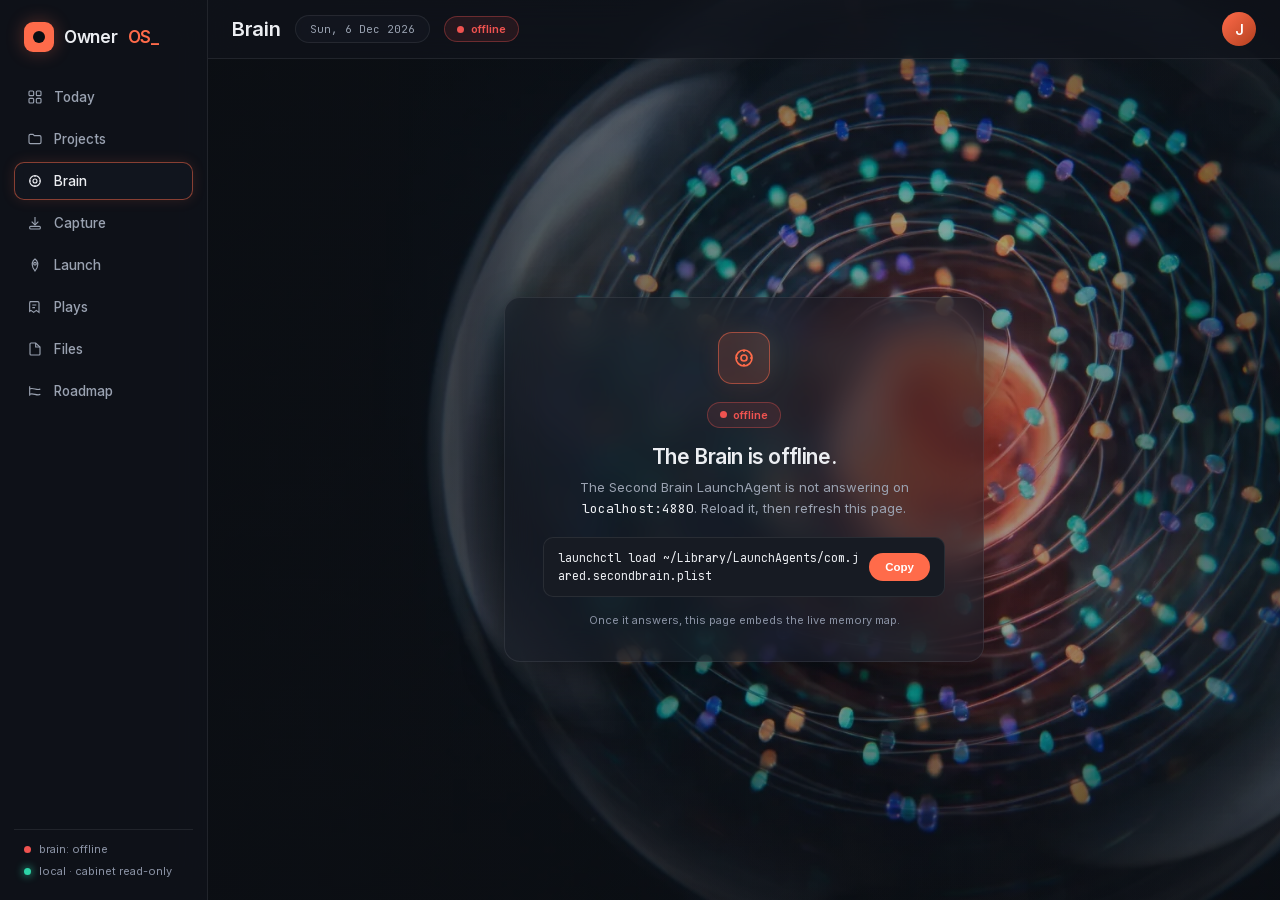
==== brain.html @ 11931dea "OwnerOS v1: local business cockpit, nine rooms, crew-cabinet read-only Server (stdlib python3), cine" ====
<!doctype html>
<html lang="en">
<head>
<meta charset="utf-8">
<meta name="viewport" content="width=device-width, initial-scale=1">
<title>Brain · OwnerOS</title>
<link rel="icon" href="data:image/svg+xml,%3Csvg xmlns='http://www.w3.org/2000/svg' viewBox='0 0 32 32'%3E%3Crect x='4' y='4' width='24' height='24' rx='7' fill='%23ff6b4a'/%3E%3Ccircle cx='16' cy='16' r='6' fill='%230b0e13'/%3E%3C/svg%3E">
<link rel="stylesheet" href="/fonts/fonts.css">
<style>
  :root {
    --bg: #0b0e13; --panel: rgba(18,21,28,.66); --card: rgba(23,27,35,.55);
    --card-solid: #171b23; --line: rgba(255,255,255,.08); --line2: rgba(255,255,255,.05);
    --hover: rgba(255,255,255,.16);
    --text: #eceef2; --mut: #9aa2b1; --faint: #8b93a5;
    --accent: #ff6b4a; --accent-soft: rgba(255,107,74,.16);
    --accent-edge: rgba(255,107,74,.5); --accent-glow: rgba(255,107,74,.32);
    --ok: #2dd4a7; --warn: #e8b931; --bad: #ef5350; --info: #4a9eff;
    --blur: blur(18px) saturate(1.25);
  }
  * { margin: 0; box-sizing: border-box; }
  html, body { height: 100%; }
  body {
    background: var(--bg); color: var(--text);
    font-family: Inter, sans-serif; font-size: 14px;
    height: 100vh; overflow: hidden;
    display: grid; grid-template-columns: 208px 1fr;
  }
  .stage {
    position: fixed; inset: 0; z-index: -2; background: var(--bg);
  }
  .stage img, .stage video {
    width: 100%; height: 100%; object-fit: cover; object-position: 70% 40%;
    display: block;
  }
  .stage::after {
    content: ""; position: absolute; inset: 0;
    background:
      linear-gradient(0deg, rgba(11,14,19,.30), rgba(11,14,19,.30)),
      linear-gradient(90deg, rgba(11,14,19,.96) 0%, rgba(11,14,19,.72) 30%,
        rgba(11,14,19,.18) 58%, rgba(11,14,19,.08) 78%, rgba(11,14,19,.42) 100%),
      linear-gradient(0deg, rgba(11,14,19,.65) 0%, transparent 22%),
      linear-gradient(180deg, rgba(11,14,19,.5) 0%, transparent 16%);
  }
  .mono { font-family: "JetBrains Mono", monospace; }
  a { color: inherit; text-decoration: none; }

  aside {
    background: var(--panel); backdrop-filter: var(--blur);
    -webkit-backdrop-filter: var(--blur);
    border-right: 1px solid var(--line);
    padding: 22px 14px; display: flex; flex-direction: column; gap: 4px;
    position: sticky; top: 0; height: 100vh; z-index: 5;
  }
  .logo { display: flex; align-items: center; gap: 10px; padding: 0 10px 22px;
          font-weight: 700; font-size: 17px; letter-spacing: -.3px; }
  .logo .mark { width: 30px; height: 30px; border-radius: 9px; background: var(--accent);
                display: grid; place-items: center; box-shadow: 0 0 18px var(--accent-glow); }
  .logo .mark span { width: 12px; height: 12px; border-radius: 50%; background: var(--bg); }
  .logo em { font-style: normal; color: var(--accent); }
  .nav-item {
    display: flex; align-items: center; gap: 11px; padding: 10px 12px;
    border-radius: 10px; color: var(--mut); font-weight: 500; font-size: 13.5px;
    border: 1px solid transparent; transition: color .15s, background .15s;
  }
  .nav-item:hover { color: var(--text); background: var(--card); }
  .nav-item.here { color: var(--text); background: var(--card);
                   border-color: var(--accent-edge);
                   box-shadow: 0 0 14px rgba(255,107,74,.14); }
  .nav-item svg { width: 16px; height: 16px; stroke: currentColor; fill: none;
                  stroke-width: 1.7; flex-shrink: 0; }
  .side-foot { margin-top: auto; padding: 12px 10px 0; border-top: 1px solid var(--line);
               display: grid; gap: 8px; }
  .sf-row { display: flex; align-items: center; gap: 8px; font-size: 11px;
            color: var(--faint); }
  .dot { width: 7px; height: 7px; border-radius: 50%; }
  .dot.ok { background: var(--ok); box-shadow: 0 0 8px var(--ok); }
  .dot.bad { background: var(--bad); }

  main { display: flex; flex-direction: column; min-width: 0; height: 100vh;
         position: relative; z-index: 1; }
  .topbar { display: flex; align-items: center; gap: 14px;
            padding: 12px 24px; flex-shrink: 0;
            background: var(--panel); backdrop-filter: var(--blur);
            -webkit-backdrop-filter: var(--blur);
            border-bottom: 1px solid var(--line); z-index: 4; }
  .topbar h1 { font-size: 20px; font-weight: 700; letter-spacing: -.3px; }
  .datechip { font-size: 11px; color: var(--mut); background: var(--card);
              backdrop-filter: var(--blur); -webkit-backdrop-filter: var(--blur);
              border: 1px solid var(--line); border-radius: 100px; padding: 6px 14px; }
  .livechip { display: inline-flex; align-items: center; gap: 7px;
              font-size: 11px; font-weight: 600; border-radius: 100px;
              padding: 5px 12px; border: 1px solid var(--line);
              background: var(--card); backdrop-filter: var(--blur);
              -webkit-backdrop-filter: var(--blur); color: var(--faint); }
  .livechip.ok { color: var(--ok); border-color: rgba(45,212,167,.35);
                 background: rgba(45,212,167,.13); }
  .livechip.bad { color: var(--bad); border-color: rgba(239,83,80,.35);
                  background: rgba(239,83,80,.10); }
  .avatar { width: 34px; height: 34px; border-radius: 50%; flex-shrink: 0;
            margin-left: auto;
            background: linear-gradient(135deg, var(--accent), #b3401f);
            display: grid; place-items: center; font-weight: 700; font-size: 14px;
            color: #fff; }

  .glass {
    background: var(--card); backdrop-filter: var(--blur);
    -webkit-backdrop-filter: var(--blur); border: 1px solid var(--line);
    border-radius: 16px; box-shadow: 0 14px 40px rgba(0,0,0,.35);
  }

  .viewport { flex: 1; display: flex; flex-direction: column; min-height: 0;
              position: relative; }
  .viewport iframe { flex: 1; border: 0; width: 100%; min-height: 0;
                     background: transparent;
                     opacity: 0; transition: opacity .5s ease; }
  .viewport iframe.on { opacity: 1; }

  .down-wrap { flex: 1; display: grid; place-items: center; padding: 28px; }
  .down {
    background: var(--card); backdrop-filter: var(--blur);
    -webkit-backdrop-filter: var(--blur); border: 1px solid var(--line);
    border-radius: 16px; box-shadow: 0 14px 40px rgba(0,0,0,.35);
    padding: 34px 38px; max-width: 480px; text-align: center;
    opacity: 0; animation: rise .4s ease forwards;
    transition: transform .25s cubic-bezier(.2,.9,.3,1.2), border-color .2s,
                box-shadow .25s;
  }
  .down:hover { transform: translateY(-3px); border-color: var(--hover);
                box-shadow: 0 18px 48px rgba(0,0,0,.45); }
  .down .glyph { width: 52px; height: 52px; border-radius: 14px; margin: 0 auto 18px;
                 background: var(--accent-soft); border: 1px solid var(--accent-edge);
                 display: grid; place-items: center;
                 box-shadow: 0 0 22px rgba(255,107,74,.12); }
  .down .glyph svg { width: 24px; height: 24px; stroke: var(--accent); fill: none;
                     stroke-width: 1.7; }
  .down h2 { font-size: 21px; font-weight: 700; letter-spacing: -.4px;
             margin-bottom: 8px; }
  .down p { color: var(--mut); font-size: 13px; line-height: 1.6;
            margin-bottom: 18px; }
  .down .pill { display: inline-flex; align-items: center; gap: 6px;
                font-size: 11px; font-weight: 600; padding: 5px 12px;
                border-radius: 100px; background: rgba(239,83,80,.10);
                color: var(--bad); border: 1px solid rgba(239,83,80,.35);
                margin-bottom: 16px; }
  .codechip { display: flex; align-items: center; gap: 10px;
              background: var(--card-solid); border: 1px solid var(--line);
              border-radius: 10px; padding: 11px 14px; text-align: left; }
  .codechip code { font-family: "JetBrains Mono", monospace; font-size: 11.5px;
                   color: var(--text); word-break: break-all; flex: 1;
                   line-height: 1.55; }
  .btn { font-size: 11.5px; font-weight: 600; background: var(--accent); color: #fff;
         border: 0; border-radius: 100px; padding: 8px 16px; cursor: pointer;
         transition: opacity .15s; flex-shrink: 0; }
  .btn:hover { opacity: .88; }
  .down .foot { font-size: 11px; color: var(--faint); margin-top: 16px; }
  @keyframes rise { from { opacity: 0; transform: translateY(8px); }
                    to { opacity: 1; transform: none; } }

  @media (max-width: 760px) {
    body { grid-template-columns: 1fr; grid-template-rows: auto 1fr; }
    aside { position: static; height: auto; flex-direction: row; flex-wrap: wrap;
            align-items: center; border-right: 0;
            border-bottom: 1px solid var(--line); }
    .logo { padding: 0 8px 0 0; } .side-foot { display: none; }
    main { height: auto; min-height: 0; }
    .topbar { padding: 10px 16px; }
  }
  @media (prefers-reduced-motion: reduce) {
    .down { animation: none; opacity: 1; }
    .stage video { display: none; }
    .stage img { display: block !important; }
    .viewport iframe { transition: none; }
  }
</style>
</head>
<body>
<div class="stage" id="bgStage"><img src="/assets/galaxy.webp" alt="" id="stageImg"></div>
<aside>
  <div class="logo"><span class="mark"><span></span></span>Owner<em>OS_</em></div>
  <a class="nav-item" href="/today">
    <svg viewBox="0 0 24 24"><rect x="3" y="3" width="7" height="7" rx="1.5"/><rect x="14" y="3" width="7" height="7" rx="1.5"/><rect x="3" y="14" width="7" height="7" rx="1.5"/><rect x="14" y="14" width="7" height="7" rx="1.5"/></svg>
    Today</a>
  <a class="nav-item" href="/projects">
    <svg viewBox="0 0 24 24"><path d="M3 7a2 2 0 0 1 2-2h4l2 2h8a2 2 0 0 1 2 2v8a2 2 0 0 1-2 2H5a2 2 0 0 1-2-2z"/></svg>
    Projects</a>
  <a class="nav-item here" href="/brain">
    <svg viewBox="0 0 24 24"><circle cx="12" cy="12" r="8"/><circle cx="12" cy="12" r="3"/><path d="M12 4v2M12 18v2M4 12h2M18 12h2"/></svg>
    Brain</a>
  <a class="nav-item" href="/capture">
    <svg viewBox="0 0 24 24"><path d="M12 3v12"/><path d="M7 10l5 5 5-5"/><rect x="4" y="17" width="16" height="4" rx="1.5"/></svg>
    Capture</a>
  <a class="nav-item" href="/launch">
    <svg viewBox="0 0 24 24"><path d="M12 3c4 3 5 8 3 13l-3 5-3-5C7 11 8 6 12 3z"/><circle cx="12" cy="10" r="2"/></svg>
    Launch</a>
  <a class="nav-item" href="/plays">
    <svg viewBox="0 0 24 24"><path d="M4 4h12a2 2 0 0 1 2 2v14l-4-3-4 3-4-3-2 1.5V6a2 2 0 0 1 2-2z"/><path d="M8 9h6M8 13h4"/></svg>
    Plays</a>
  <a class="nav-item" href="/files">
    <svg viewBox="0 0 24 24"><path d="M13 3H6a1.5 1.5 0 0 0-1.5 1.5v15A1.5 1.5 0 0 0 6 21h12a1.5 1.5 0 0 0 1.5-1.5V9z"/><path d="M13 3v6h6.5"/></svg>
    Files</a>
  <a class="nav-item" href="/roadmap">
    <svg viewBox="0 0 24 24"><path d="M4 19V5M4 17c5-3 11 3 16 0M4 9c5-3 11 3 16 0"/></svg>
    Roadmap</a>
  <div class="side-foot">
    <div class="sf-row"><span class="dot" id="brainDot"></span><span id="brainState">brain: checking</span></div>
    <div class="sf-row"><span class="dot ok"></span>local · cabinet read-only</div>
  </div>
</aside>
<main>
  <div class="topbar">
    <h1>Brain</h1>
    <span class="datechip mono" id="dateChip"></span>
    <span class="livechip" id="liveChip"><span class="dot" id="liveDot"></span><span id="liveText">checking</span></span>
    <span class="avatar">J</span>
  </div>
  <div class="viewport" id="stage"></div>
</main>
<script>
  const esc = (s) => String(s ?? "").replace(/[&<>"']/g,
    (c) => ({"&":"&amp;","<":"&lt;",">":"&gt;",'"':"&quot;","'":"&#39;"}[c]));
  const copy = (text, btn) => navigator.clipboard.writeText(text).catch(() => {
    const ta = document.createElement("textarea");
    ta.value = text; document.body.appendChild(ta); ta.select();
    try { document.execCommand("copy"); } finally { ta.remove(); }
  }).then(() => {
    const old = btn.textContent; btn.textContent = "Copied";
    setTimeout(() => { btn.textContent = old; }, 1200);
  });

  document.getElementById("dateChip").textContent =
    new Date().toLocaleDateString("en-AU",
      { weekday: "short", day: "numeric", month: "short", year: "numeric" });

  const LOAD_CMD = "launchctl load ~/Library/LaunchAgents/com.jared.secondbrain.plist";

  function setStatus(live) {
    document.getElementById("brainDot").className = "dot " + (live ? "ok" : "bad");
    document.getElementById("brainState").textContent =
      live ? "brain: live on 4880" : "brain: offline";
    const chip = document.getElementById("liveChip");
    chip.className = "livechip " + (live ? "ok" : "bad");
    document.getElementById("liveDot").style.background =
      live ? "var(--ok)" : "var(--bad)";
    document.getElementById("liveDot").style.boxShadow =
      live ? "0 0 8px var(--ok)" : "none";
    document.getElementById("liveText").textContent = live ? "live" : "offline";
  }

  function showOffline(stage, port) {
    stage.innerHTML =
      '<div class="down-wrap"><div class="down">' +
      '<div class="glyph"><svg viewBox="0 0 24 24">' +
      '<circle cx="12" cy="12" r="8"/><circle cx="12" cy="12" r="3"/>' +
      '<path d="M12 4v2M12 18v2M4 12h2M18 12h2"/></svg></div>' +
      '<span class="pill"><span class="dot" style="background:var(--bad)"></span>offline</span>' +
      '<h2>The Brain is offline.</h2>' +
      '<p>The Second Brain LaunchAgent is not answering on ' +
      '<span class="mono" style="color:var(--text)">' + esc(port) + '</span>. ' +
      'Reload it, then refresh this page.</p>' +
      '<div class="codechip"><code>' + esc(LOAD_CMD) + '</code>' +
      '<button class="btn" type="button" id="copyCmd">Copy</button></div>' +
      '<div class="foot">Once it answers, this page embeds the live memory map.</div>' +
      '</div></div>';
    document.getElementById("copyCmd").addEventListener("click",
      (e) => copy(LOAD_CMD, e.currentTarget));
  }

  async function load() {
    const stage = document.getElementById("stage");
    let health = { brain: false, brain_url: "http://localhost:4880" };
    try { health = await (await fetch("/api/health")).json(); } catch (err) {}
    try {
      setStatus(!!health.brain);
      if (health.brain) {
        const frame = document.createElement("iframe");
        frame.src = (health.brain_url || "http://localhost:4880") + "?nointro&theme=dark";
        frame.title = "Second Brain map";
        frame.addEventListener("load", () => {
          frame.classList.add("on");
          window.__ready = true;
        });
        stage.appendChild(frame);
        setTimeout(() => {
          frame.classList.add("on");
          window.__ready = true;
        }, 4000);
      } else {
        showOffline(stage, "localhost:4880");
        window.__ready = true;
      }
    } catch (err) {
      showOffline(stage, "localhost:4880");
      window.__ready = true;
    }
  }
  load();
</script>
<script>fetch("/api/owner").then(function(r){return r.json()}).then(function(o){
  document.querySelectorAll(".avatar").forEach(function(a){a.textContent=o.initial;});
  var g=document.getElementById("ownerName"); if(g) g.textContent=o.name;
}).catch(function(){});</script>
</body>
</html>
---- fonts/fonts.css ----
@font-face {
  font-family: 'Instrument Serif';
  font-style: italic;
  font-weight: 400;
  font-display: swap;
  src: url(/fonts/InstrumentSerif-400-italic.woff2) format('woff2');
  unicode-range: U+0000-00FF, U+0131, U+0152-0153, U+02BB-02BC, U+02C6, U+02DA, U+02DC, U+0304, U+0308, U+0329, U+2000-206F, U+20AC, U+2122, U+2191, U+2193, U+2212, U+2215, U+FEFF, U+FFFD;
}
@font-face {
  font-family: 'Instrument Serif';
  font-style: normal;
  font-weight: 400;
  font-display: swap;
  src: url(/fonts/InstrumentSerif-400-normal.woff2) format('woff2');
  unicode-range: U+0000-00FF, U+0131, U+0152-0153, U+02BB-02BC, U+02C6, U+02DA, U+02DC, U+0304, U+0308, U+0329, U+2000-206F, U+20AC, U+2122, U+2191, U+2193, U+2212, U+2215, U+FEFF, U+FFFD;
}
@font-face {
  font-family: 'Inter';
  font-style: normal;
  font-weight: 400;
  font-display: swap;
  src: url(/fonts/Inter-400-normal.woff2) format('woff2');
  unicode-range: U+0000-00FF, U+0131, U+0152-0153, U+02BB-02BC, U+02C6, U+02DA, U+02DC, U+0304, U+0308, U+0329, U+2000-206F, U+20AC, U+2122, U+2191, U+2193, U+2212, U+2215, U+FEFF, U+FFFD;
}
@font-face {
  font-family: 'Inter';
  font-style: normal;
  font-weight: 500;
  font-display: swap;
  src: url(/fonts/Inter-500-normal.woff2) format('woff2');
  unicode-range: U+0000-00FF, U+0131, U+0152-0153, U+02BB-02BC, U+02C6, U+02DA, U+02DC, U+0304, U+0308, U+0329, U+2000-206F, U+20AC, U+2122, U+2191, U+2193, U+2212, U+2215, U+FEFF, U+FFFD;
}
@font-face {
  font-family: 'Inter';
  font-style: normal;
  font-weight: 600;
  font-display: swap;
  src: url(/fonts/Inter-600-normal.woff2) format('woff2');
  unicode-range: U+0000-00FF, U+0131, U+0152-0153, U+02BB-02BC, U+02C6, U+02DA, U+02DC, U+0304, U+0308, U+0329, U+2000-206F, U+20AC, U+2122, U+2191, U+2193, U+2212, U+2215, U+FEFF, U+FFFD;
}
@font-face {
  font-family: 'JetBrains Mono';
  font-style: normal;
  font-weight: 400;
  font-display: swap;
  src: url(/fonts/JetBrainsMono-400-normal.woff2) format('woff2');
  unicode-range: U+0000-00FF, U+0131, U+0152-0153, U+02BB-02BC, U+02C6, U+02DA, U+02DC, U+0304, U+0308, U+0329, U+2000-206F, U+20AC, U+2122, U+2191, U+2193, U+2212, U+2215, U+FEFF, U+FFFD;
}
@font-face {
  font-family: 'JetBrains Mono';
  font-style: normal;
  font-weight: 500;
  font-display: swap;
  src: url(/fonts/JetBrainsMono-500-normal.woff2) format('woff2');
  unicode-range: U+0000-00FF, U+0131, U+0152-0153, U+02BB-02BC, U+02C6, U+02DA, U+02DC, U+0304, U+0308, U+0329, U+2000-206F, U+20AC, U+2122, U+2191, U+2193, U+2212, U+2215, U+FEFF, U+FFFD;
}
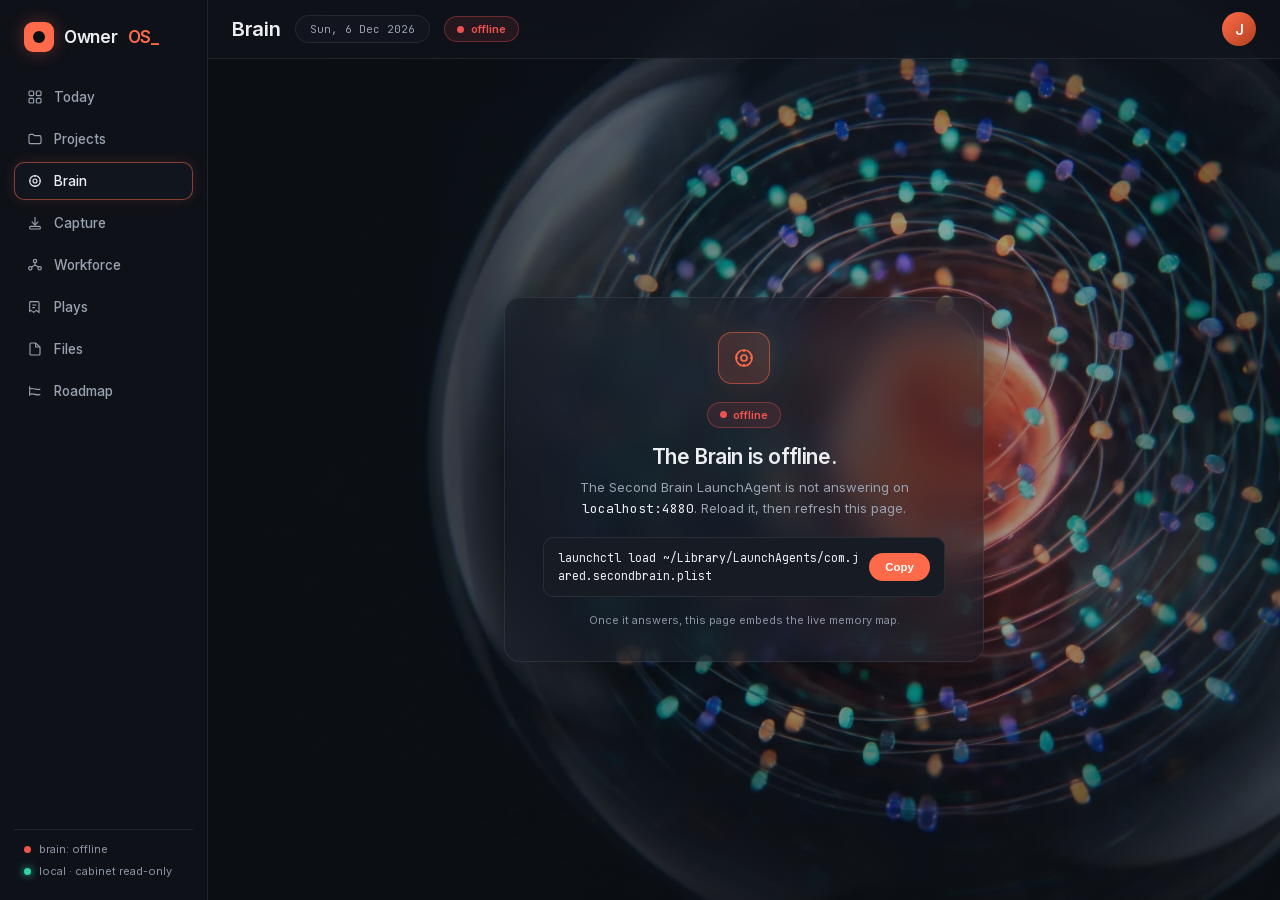
==== commit 3dd7101b: "Workforce constellation replaces Launch: 89 staff-role dossiers, live status from the cabinet Co-Aut" ====
--- a/brain.html
+++ b/brain.html
@@ -190,8 +190,8 @@
     <svg viewBox="0 0 24 24"><path d="M12 3v12"/><path d="M7 10l5 5 5-5"/><rect x="4" y="17" width="16" height="4" rx="1.5"/></svg>
     Capture</a>
   <a class="nav-item" href="/launch">
-    <svg viewBox="0 0 24 24"><path d="M12 3c4 3 5 8 3 13l-3 5-3-5C7 11 8 6 12 3z"/><circle cx="12" cy="10" r="2"/></svg>
-    Launch</a>
+    <svg viewBox="0 0 24 24"><circle cx="12" cy="6" r="2.5"/><circle cx="5" cy="17" r="2.5"/><circle cx="19" cy="17" r="2.5"/><path d="M12 8.5V12m0 0-5 3m5-3 5 3"/></svg>
+    Workforce</a>
   <a class="nav-item" href="/plays">
     <svg viewBox="0 0 24 24"><path d="M4 4h12a2 2 0 0 1 2 2v14l-4-3-4 3-4-3-2 1.5V6a2 2 0 0 1 2-2z"/><path d="M8 9h6M8 13h4"/></svg>
     Plays</a>
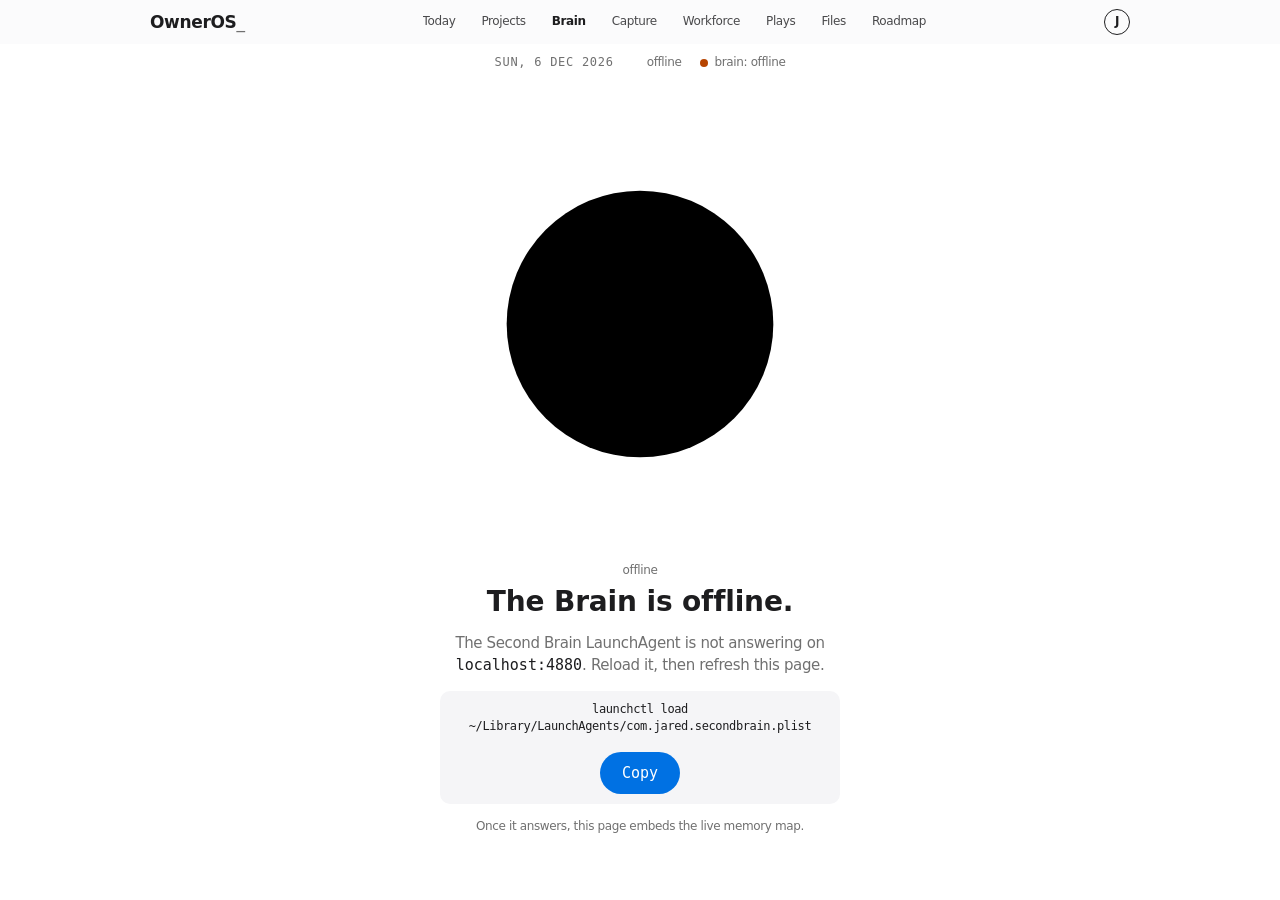
==== commit 852aac09: "Full OS redesign: the Apple language on every screen One ink, one blue, cathedral white with alterna" ====
--- a/brain.html
+++ b/brain.html
@@ -4,217 +4,112 @@
 <meta charset="utf-8">
 <meta name="viewport" content="width=device-width, initial-scale=1">
 <title>Brain · OwnerOS</title>
-<link rel="icon" href="data:image/svg+xml,%3Csvg xmlns='http://www.w3.org/2000/svg' viewBox='0 0 32 32'%3E%3Crect x='4' y='4' width='24' height='24' rx='7' fill='%23ff6b4a'/%3E%3Ccircle cx='16' cy='16' r='6' fill='%230b0e13'/%3E%3C/svg%3E">
-<link rel="stylesheet" href="/fonts/fonts.css">
+<link rel="icon" href="data:image/svg+xml,%3Csvg xmlns='http://www.w3.org/2000/svg' viewBox='0 0 32 32'%3E%3Crect width='32' height='32' rx='7' fill='%231d1d1f'/%3E%3Ccircle cx='16' cy='16' r='6' fill='%23ffffff'/%3E%3C/svg%3E">
 <style>
   :root {
-    --bg: #0b0e13; --panel: rgba(18,21,28,.66); --card: rgba(23,27,35,.55);
-    --card-solid: #171b23; --line: rgba(255,255,255,.08); --line2: rgba(255,255,255,.05);
-    --hover: rgba(255,255,255,.16);
-    --text: #eceef2; --mut: #9aa2b1; --faint: #8b93a5;
-    --accent: #ff6b4a; --accent-soft: rgba(255,107,74,.16);
-    --accent-edge: rgba(255,107,74,.5); --accent-glow: rgba(255,107,74,.32);
-    --ok: #2dd4a7; --warn: #e8b931; --bad: #ef5350; --info: #4a9eff;
-    --blur: blur(18px) saturate(1.25);
+    --paper: #ffffff; --band: #f5f5f7; --navbg: rgba(250,250,252,.8);
+    --wash: #e8e8ed; --hairline: #d6d6d6;
+    --ink: #1d1d1f; --mid: #707070; --deep: #474747;
+    --blue: #0071e3; --link: #0066cc; --ember: #b64400;
+    --text: #1d1d1f; --mut: #707070; --faint: #707070;
+    --accent: #b64400; --ok: #1d1d1f; --line: #d6d6d6;
   }
   * { margin: 0; box-sizing: border-box; }
   html, body { height: 100%; }
   body {
-    background: var(--bg); color: var(--text);
-    font-family: Inter, sans-serif; font-size: 14px;
-    height: 100vh; overflow: hidden;
-    display: grid; grid-template-columns: 208px 1fr;
+    background: var(--paper); color: var(--ink);
+    font-family: "SF Pro Text", -apple-system, BlinkMacSystemFont, system-ui,
+      "Segoe UI", Roboto, sans-serif;
+    font-size: 17px; line-height: 1.47; letter-spacing: -.022em;
+    display: flex; flex-direction: column;
   }
-  .stage {
-    position: fixed; inset: 0; z-index: -2; background: var(--bg);
-  }
-  .stage img, .stage video {
-    width: 100%; height: 100%; object-fit: cover; object-position: 70% 40%;
-    display: block;
-  }
-  .stage::after {
-    content: ""; position: absolute; inset: 0;
-    background:
-      linear-gradient(0deg, rgba(11,14,19,.30), rgba(11,14,19,.30)),
-      linear-gradient(90deg, rgba(11,14,19,.96) 0%, rgba(11,14,19,.72) 30%,
-        rgba(11,14,19,.18) 58%, rgba(11,14,19,.08) 78%, rgba(11,14,19,.42) 100%),
-      linear-gradient(0deg, rgba(11,14,19,.65) 0%, transparent 22%),
-      linear-gradient(180deg, rgba(11,14,19,.5) 0%, transparent 16%);
-  }
-  .mono { font-family: "JetBrains Mono", monospace; }
+  .mono { font-family: ui-monospace, "SF Mono", SFMono-Regular, Menlo, monospace;
+          font-variant-numeric: tabular-nums; letter-spacing: 0; }
   a { color: inherit; text-decoration: none; }
-
-  aside {
-    background: var(--panel); backdrop-filter: var(--blur);
-    -webkit-backdrop-filter: var(--blur);
-    border-right: 1px solid var(--line);
-    padding: 22px 14px; display: flex; flex-direction: column; gap: 4px;
-    position: sticky; top: 0; height: 100vh; z-index: 5;
-  }
-  .logo { display: flex; align-items: center; gap: 10px; padding: 0 10px 22px;
-          font-weight: 700; font-size: 17px; letter-spacing: -.3px; }
-  .logo .mark { width: 30px; height: 30px; border-radius: 9px; background: var(--accent);
-                display: grid; place-items: center; box-shadow: 0 0 18px var(--accent-glow); }
-  .logo .mark span { width: 12px; height: 12px; border-radius: 50%; background: var(--bg); }
-  .logo em { font-style: normal; color: var(--accent); }
-  .nav-item {
-    display: flex; align-items: center; gap: 11px; padding: 10px 12px;
-    border-radius: 10px; color: var(--mut); font-weight: 500; font-size: 13.5px;
-    border: 1px solid transparent; transition: color .15s, background .15s;
-  }
-  .nav-item:hover { color: var(--text); background: var(--card); }
-  .nav-item.here { color: var(--text); background: var(--card);
-                   border-color: var(--accent-edge);
-                   box-shadow: 0 0 14px rgba(255,107,74,.14); }
-  .nav-item svg { width: 16px; height: 16px; stroke: currentColor; fill: none;
-                  stroke-width: 1.7; flex-shrink: 0; }
-  .side-foot { margin-top: auto; padding: 12px 10px 0; border-top: 1px solid var(--line);
-               display: grid; gap: 8px; }
-  .sf-row { display: flex; align-items: center; gap: 8px; font-size: 11px;
-            color: var(--faint); }
-  .dot { width: 7px; height: 7px; border-radius: 50%; }
-  .dot.ok { background: var(--ok); box-shadow: 0 0 8px var(--ok); }
-  .dot.bad { background: var(--bad); }
-
-  main { display: flex; flex-direction: column; min-width: 0; height: 100vh;
-         position: relative; z-index: 1; }
-  .topbar { display: flex; align-items: center; gap: 14px;
-            padding: 12px 24px; flex-shrink: 0;
-            background: var(--panel); backdrop-filter: var(--blur);
-            -webkit-backdrop-filter: var(--blur);
-            border-bottom: 1px solid var(--line); z-index: 4; }
-  .topbar h1 { font-size: 20px; font-weight: 700; letter-spacing: -.3px; }
-  .datechip { font-size: 11px; color: var(--mut); background: var(--card);
-              backdrop-filter: var(--blur); -webkit-backdrop-filter: var(--blur);
-              border: 1px solid var(--line); border-radius: 100px; padding: 6px 14px; }
-  .livechip { display: inline-flex; align-items: center; gap: 7px;
-              font-size: 11px; font-weight: 600; border-radius: 100px;
-              padding: 5px 12px; border: 1px solid var(--line);
-              background: var(--card); backdrop-filter: var(--blur);
-              -webkit-backdrop-filter: var(--blur); color: var(--faint); }
-  .livechip.ok { color: var(--ok); border-color: rgba(45,212,167,.35);
-                 background: rgba(45,212,167,.13); }
-  .livechip.bad { color: var(--bad); border-color: rgba(239,83,80,.35);
-                  background: rgba(239,83,80,.10); }
-  .avatar { width: 34px; height: 34px; border-radius: 50%; flex-shrink: 0;
-            margin-left: auto;
-            background: linear-gradient(135deg, var(--accent), #b3401f);
-            display: grid; place-items: center; font-weight: 700; font-size: 14px;
-            color: #fff; }
-
-  .glass {
-    background: var(--card); backdrop-filter: var(--blur);
-    -webkit-backdrop-filter: var(--blur); border: 1px solid var(--line);
-    border-radius: 16px; box-shadow: 0 14px 40px rgba(0,0,0,.35);
-  }
-
-  .viewport { flex: 1; display: flex; flex-direction: column; min-height: 0;
-              position: relative; }
+  button { font: inherit; color: inherit; background: none; border: 0;
+           cursor: pointer; padding: 0; }
+  :focus-visible { outline: 2px solid var(--blue); outline-offset: 2px;
+                   border-radius: 4px; }
+  .gnav { position: sticky; top: 0; z-index: 50; height: 44px; flex-shrink: 0;
+          background: var(--navbg);
+          backdrop-filter: blur(20px) saturate(1.8);
+          -webkit-backdrop-filter: blur(20px) saturate(1.8); }
+  .gnav-in { max-width: 1024px; margin: 0 auto; height: 100%;
+             display: flex; align-items: center; gap: 28px; padding: 0 22px; }
+  .gnav .word { font-size: 17px; font-weight: 600; letter-spacing: -.02em; }
+  .gnav .word em { font-style: normal; color: var(--mid); font-weight: 400; }
+  .gnav .links { display: flex; gap: 26px; margin: 0 auto; overflow-x: auto;
+                 scrollbar-width: none; }
+  .gnav .links::-webkit-scrollbar { display: none; }
+  .gnav .links a { font-size: 12px; color: rgba(29,29,31,.8);
+                   white-space: nowrap; transition: color .15s; }
+  .gnav .links a:hover { color: var(--ink); }
+  .gnav .links a.here { color: var(--ink); font-weight: 600; }
+  .avatar { width: 26px; height: 26px; border-radius: 50%; flex-shrink: 0;
+            border: 1px solid var(--ink); display: grid; place-items: center;
+            font-size: 12px; font-weight: 600; }
+  .statusbar { display: flex; align-items: center; justify-content: center;
+               gap: 18px; padding: 10px 22px; font-size: 12px;
+               color: var(--mid); flex-shrink: 0; }
+  .livechip { display: inline-flex; align-items: center; gap: 7px; }
+  .datechip { font-family: ui-monospace, "SF Mono", Menlo, monospace;
+              font-size: 12px; letter-spacing: .06em;
+              text-transform: uppercase; color: var(--mid); }
+  .dot { width: 8px; height: 8px; border-radius: 50%; }
+  .dot.ok { background: var(--ink); }
+  .dot.bad { background: var(--ember); }
+  .sf-row { display: inline-flex; align-items: center; gap: 7px; }
+  .viewport { flex: 1; min-height: 0; display: flex; flex-direction: column;
+              padding: 0 22px 22px; }
   .viewport iframe { flex: 1; border: 0; width: 100%; min-height: 0;
-                     background: transparent;
-                     opacity: 0; transition: opacity .5s ease; }
+                     border-radius: 28px; background: var(--band);
+                     opacity: 0; transition: opacity .4s; }
   .viewport iframe.on { opacity: 1; }
-
-  .down-wrap { flex: 1; display: grid; place-items: center; padding: 28px; }
-  .down {
-    background: var(--card); backdrop-filter: var(--blur);
-    -webkit-backdrop-filter: var(--blur); border: 1px solid var(--line);
-    border-radius: 16px; box-shadow: 0 14px 40px rgba(0,0,0,.35);
-    padding: 34px 38px; max-width: 480px; text-align: center;
-    opacity: 0; animation: rise .4s ease forwards;
-    transition: transform .25s cubic-bezier(.2,.9,.3,1.2), border-color .2s,
-                box-shadow .25s;
-  }
-  .down:hover { transform: translateY(-3px); border-color: var(--hover);
-                box-shadow: 0 18px 48px rgba(0,0,0,.45); }
-  .down .glyph { width: 52px; height: 52px; border-radius: 14px; margin: 0 auto 18px;
-                 background: var(--accent-soft); border: 1px solid var(--accent-edge);
-                 display: grid; place-items: center;
-                 box-shadow: 0 0 22px rgba(255,107,74,.12); }
-  .down .glyph svg { width: 24px; height: 24px; stroke: var(--accent); fill: none;
-                     stroke-width: 1.7; }
-  .down h2 { font-size: 21px; font-weight: 700; letter-spacing: -.4px;
-             margin-bottom: 8px; }
-  .down p { color: var(--mut); font-size: 13px; line-height: 1.6;
-            margin-bottom: 18px; }
-  .down .pill { display: inline-flex; align-items: center; gap: 6px;
-                font-size: 11px; font-weight: 600; padding: 5px 12px;
-                border-radius: 100px; background: rgba(239,83,80,.10);
-                color: var(--bad); border: 1px solid rgba(239,83,80,.35);
-                margin-bottom: 16px; }
-  .codechip { display: flex; align-items: center; gap: 10px;
-              background: var(--card-solid); border: 1px solid var(--line);
-              border-radius: 10px; padding: 11px 14px; text-align: left; }
-  .codechip code { font-family: "JetBrains Mono", monospace; font-size: 11.5px;
-                   color: var(--text); word-break: break-all; flex: 1;
-                   line-height: 1.55; }
-  .btn { font-size: 11.5px; font-weight: 600; background: var(--accent); color: #fff;
-         border: 0; border-radius: 100px; padding: 8px 16px; cursor: pointer;
-         transition: opacity .15s; flex-shrink: 0; }
-  .btn:hover { opacity: .88; }
-  .down .foot { font-size: 11px; color: var(--faint); margin-top: 16px; }
-  @keyframes rise { from { opacity: 0; transform: translateY(8px); }
-                    to { opacity: 1; transform: none; } }
-
-  @media (max-width: 760px) {
-    body { grid-template-columns: 1fr; grid-template-rows: auto 1fr; }
-    aside { position: static; height: auto; flex-direction: row; flex-wrap: wrap;
-            align-items: center; border-right: 0;
-            border-bottom: 1px solid var(--line); }
-    .logo { padding: 0 8px 0 0; } .side-foot { display: none; }
-    main { height: auto; min-height: 0; }
-    .topbar { padding: 10px 16px; }
-  }
-  @media (prefers-reduced-motion: reduce) {
-    .down { animation: none; opacity: 1; }
-    .stage video { display: none; }
-    .stage img { display: block !important; }
-    .viewport iframe { transition: none; }
-  }
+  .down-wrap { flex: 1; display: flex; align-items: center;
+               justify-content: center; }
+  .down { text-align: center; max-width: 480px; padding: 40px; }
+  .down .glyph { font-size: 44px; margin-bottom: 14px; }
+  .down h2 { font-family: "SF Pro Display", -apple-system, system-ui, sans-serif;
+             font-size: 28px; font-weight: 700; letter-spacing: -.005em; }
+  .down p { font-size: 15px; color: var(--mid); margin-top: 10px;
+            line-height: 1.5; }
+  .codechip { font-family: ui-monospace, "SF Mono", Menlo, monospace;
+              font-size: 12px; background: var(--band); border-radius: 10px;
+              padding: 10px 14px; display: inline-block; margin-top: 14px; }
+  .btn { display: inline-block; background: var(--blue); color: #fff;
+         border-radius: 980px; padding: 10px 22px; font-size: 15px;
+         margin-top: 16px; transition: background .15s; }
+  .btn:hover { background: #0077ed; }
+  .pill { font-size: 12px; color: var(--mid); }
+  .foot { font-size: 12px; color: var(--mid); margin-top: 14px; }
+  .stage-bg { display: none !important; }
+  @media (prefers-reduced-motion: reduce) { .viewport iframe { transition: none; } }
 </style>
 </head>
 <body>
-<div class="stage" id="bgStage"><img src="/assets/galaxy.webp" alt="" id="stageImg"></div>
-<aside>
-  <div class="logo"><span class="mark"><span></span></span>Owner<em>OS_</em></div>
-  <a class="nav-item" href="/today">
-    <svg viewBox="0 0 24 24"><rect x="3" y="3" width="7" height="7" rx="1.5"/><rect x="14" y="3" width="7" height="7" rx="1.5"/><rect x="3" y="14" width="7" height="7" rx="1.5"/><rect x="14" y="14" width="7" height="7" rx="1.5"/></svg>
-    Today</a>
-  <a class="nav-item" href="/projects">
-    <svg viewBox="0 0 24 24"><path d="M3 7a2 2 0 0 1 2-2h4l2 2h8a2 2 0 0 1 2 2v8a2 2 0 0 1-2 2H5a2 2 0 0 1-2-2z"/></svg>
-    Projects</a>
-  <a class="nav-item here" href="/brain">
-    <svg viewBox="0 0 24 24"><circle cx="12" cy="12" r="8"/><circle cx="12" cy="12" r="3"/><path d="M12 4v2M12 18v2M4 12h2M18 12h2"/></svg>
-    Brain</a>
-  <a class="nav-item" href="/capture">
-    <svg viewBox="0 0 24 24"><path d="M12 3v12"/><path d="M7 10l5 5 5-5"/><rect x="4" y="17" width="16" height="4" rx="1.5"/></svg>
-    Capture</a>
-  <a class="nav-item" href="/launch">
-    <svg viewBox="0 0 24 24"><circle cx="12" cy="6" r="2.5"/><circle cx="5" cy="17" r="2.5"/><circle cx="19" cy="17" r="2.5"/><path d="M12 8.5V12m0 0-5 3m5-3 5 3"/></svg>
-    Workforce</a>
-  <a class="nav-item" href="/plays">
-    <svg viewBox="0 0 24 24"><path d="M4 4h12a2 2 0 0 1 2 2v14l-4-3-4 3-4-3-2 1.5V6a2 2 0 0 1 2-2z"/><path d="M8 9h6M8 13h4"/></svg>
-    Plays</a>
-  <a class="nav-item" href="/files">
-    <svg viewBox="0 0 24 24"><path d="M13 3H6a1.5 1.5 0 0 0-1.5 1.5v15A1.5 1.5 0 0 0 6 21h12a1.5 1.5 0 0 0 1.5-1.5V9z"/><path d="M13 3v6h6.5"/></svg>
-    Files</a>
-  <a class="nav-item" href="/roadmap">
-    <svg viewBox="0 0 24 24"><path d="M4 19V5M4 17c5-3 11 3 16 0M4 9c5-3 11 3 16 0"/></svg>
-    Roadmap</a>
-  <div class="side-foot">
-    <div class="sf-row"><span class="dot" id="brainDot"></span><span id="brainState">brain: checking</span></div>
-    <div class="sf-row"><span class="dot ok"></span>local · cabinet read-only</div>
-  </div>
-</aside>
-<main>
-  <div class="topbar">
-    <h1>Brain</h1>
-    <span class="datechip mono" id="dateChip"></span>
-    <span class="livechip" id="liveChip"><span class="dot" id="liveDot"></span><span id="liveText">checking</span></span>
+<div class="stage-bg" id="bgStage" hidden><img src="/assets/galaxy.webp" alt="" id="stageImg"></div>
+<nav class="gnav">
+  <div class="gnav-in">
+    <span class="word">OwnerOS<em>_</em></span>
+    <div class="links">
+      <a href="/today">Today</a>
+      <a href="/projects">Projects</a>
+      <a class="here" href="/brain" aria-current="page">Brain</a>
+      <a href="/capture">Capture</a>
+      <a href="/launch">Workforce</a>
+      <a href="/plays">Plays</a>
+      <a href="/files">Files</a>
+      <a href="/roadmap">Roadmap</a>
+    </div>
     <span class="avatar">J</span>
   </div>
-  <div class="viewport" id="stage"></div>
-</main>
+</nav>
+<div class="statusbar">
+  <span class="datechip mono" id="dateChip"></span>
+  <span class="livechip" id="liveChip"><span class="dot" id="liveDot"></span><span id="liveText">checking</span></span>
+  <span class="sf-row"><span class="dot" id="brainDot"></span><span id="brainState">brain: checking</span></span>
+</div>
+<main class="viewport" id="stage"></main>
 <script>
   const esc = (s) => String(s ?? "").replace(/[&<>"']/g,
     (c) => ({"&":"&amp;","<":"&lt;",">":"&gt;",'"':"&quot;","'":"&#39;"}[c]));
@@ -273,7 +168,7 @@
       setStatus(!!health.brain);
       if (health.brain) {
         const frame = document.createElement("iframe");
-        frame.src = (health.brain_url || "http://localhost:4880") + "?nointro&theme=dark";
+        frame.src = (health.brain_url || "http://localhost:4880") + "?nointro&theme=light";
         frame.title = "Second Brain map";
         frame.addEventListener("load", () => {
           frame.classList.add("on");
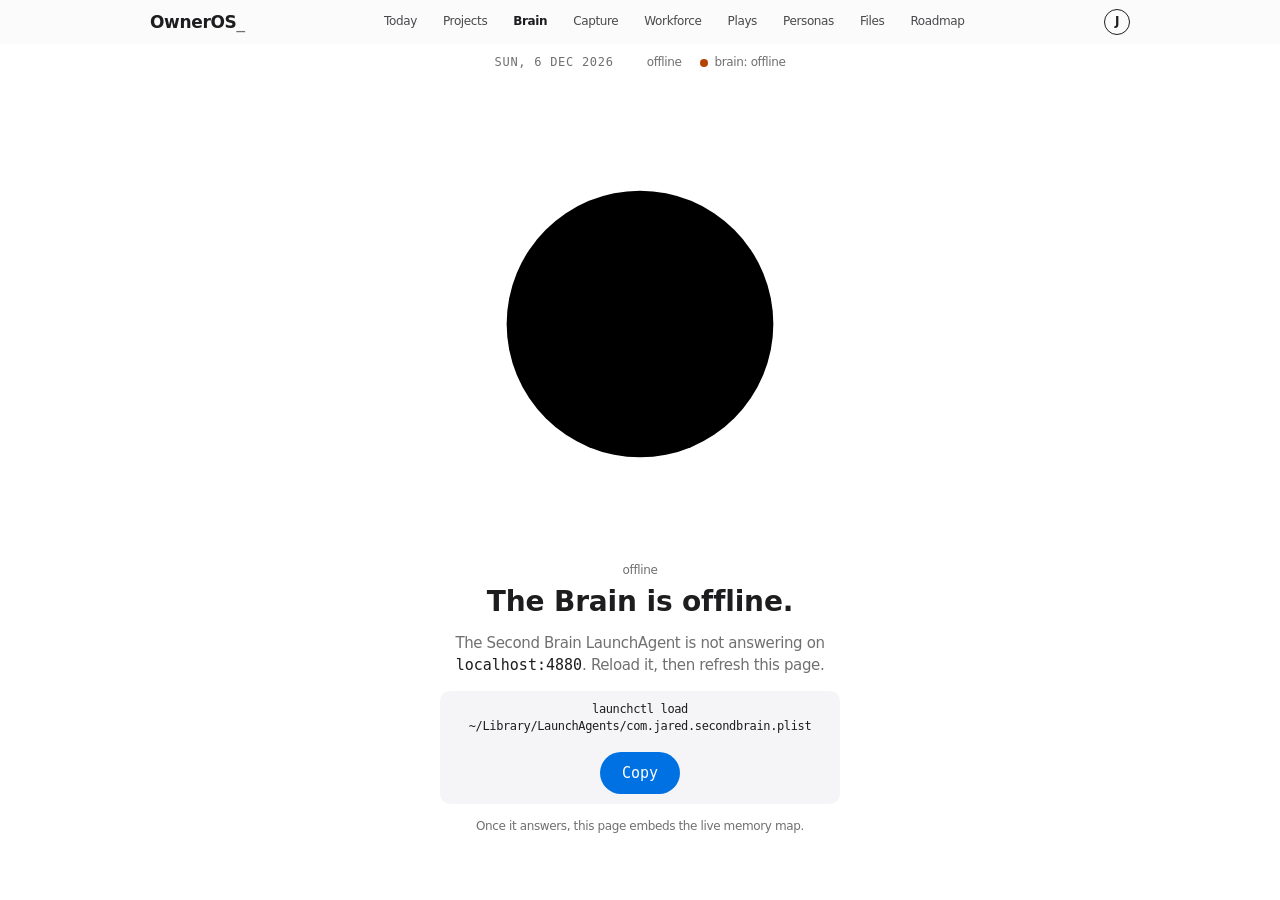
==== commit aa84d623: "Plays read the real CREW library; Personas room ships parse_playbook() now reads the dispatcher's ow" ====
--- a/brain.html
+++ b/brain.html
@@ -39,7 +39,7 @@
   .gnav .word { font-size: 17px; font-weight: 600; letter-spacing: -.02em; }
   .gnav .word em { font-style: normal; color: var(--mid); font-weight: 400; }
   .gnav .links { display: flex; gap: 26px; margin: 0 auto; overflow-x: auto;
-                 scrollbar-width: none; }
+                 scrollbar-width: none; min-width: 0; }
   .gnav .links::-webkit-scrollbar { display: none; }
   .gnav .links a { font-size: 12px; color: rgba(29,29,31,.8);
                    white-space: nowrap; transition: color .15s; }
@@ -98,6 +98,7 @@
       <a href="/capture">Capture</a>
       <a href="/launch">Workforce</a>
       <a href="/plays">Plays</a>
+      <a href="/personas">Personas</a>
       <a href="/files">Files</a>
       <a href="/roadmap">Roadmap</a>
     </div>
@@ -168,7 +169,7 @@
       setStatus(!!health.brain);
       if (health.brain) {
         const frame = document.createElement("iframe");
-        frame.src = (health.brain_url || "http://localhost:4880") + "?nointro&theme=light";
+        frame.src = (health.brain_url || "http://localhost:4880") + "?theme=light";
         frame.title = "Second Brain map";
         frame.addEventListener("load", () => {
           frame.classList.add("on");
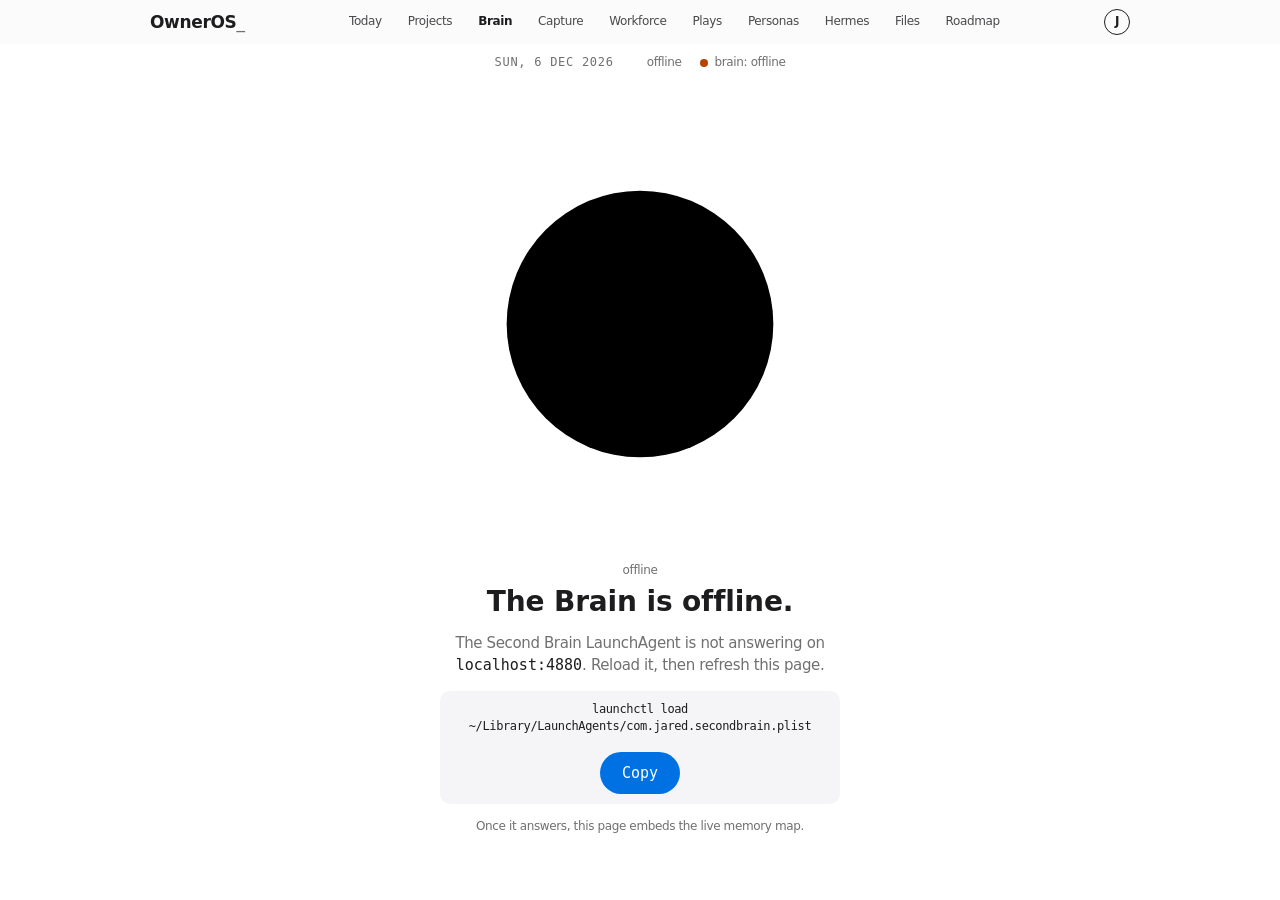
==== commit 5d470b73: "Hermes room, and a Connections panel that will not overclaim New /hermes reads ~/.claude-os/agents (" ====
--- a/brain.html
+++ b/brain.html
@@ -99,6 +99,7 @@
       <a href="/launch">Workforce</a>
       <a href="/plays">Plays</a>
       <a href="/personas">Personas</a>
+      <a href="/hermes">Hermes</a>
       <a href="/files">Files</a>
       <a href="/roadmap">Roadmap</a>
     </div>
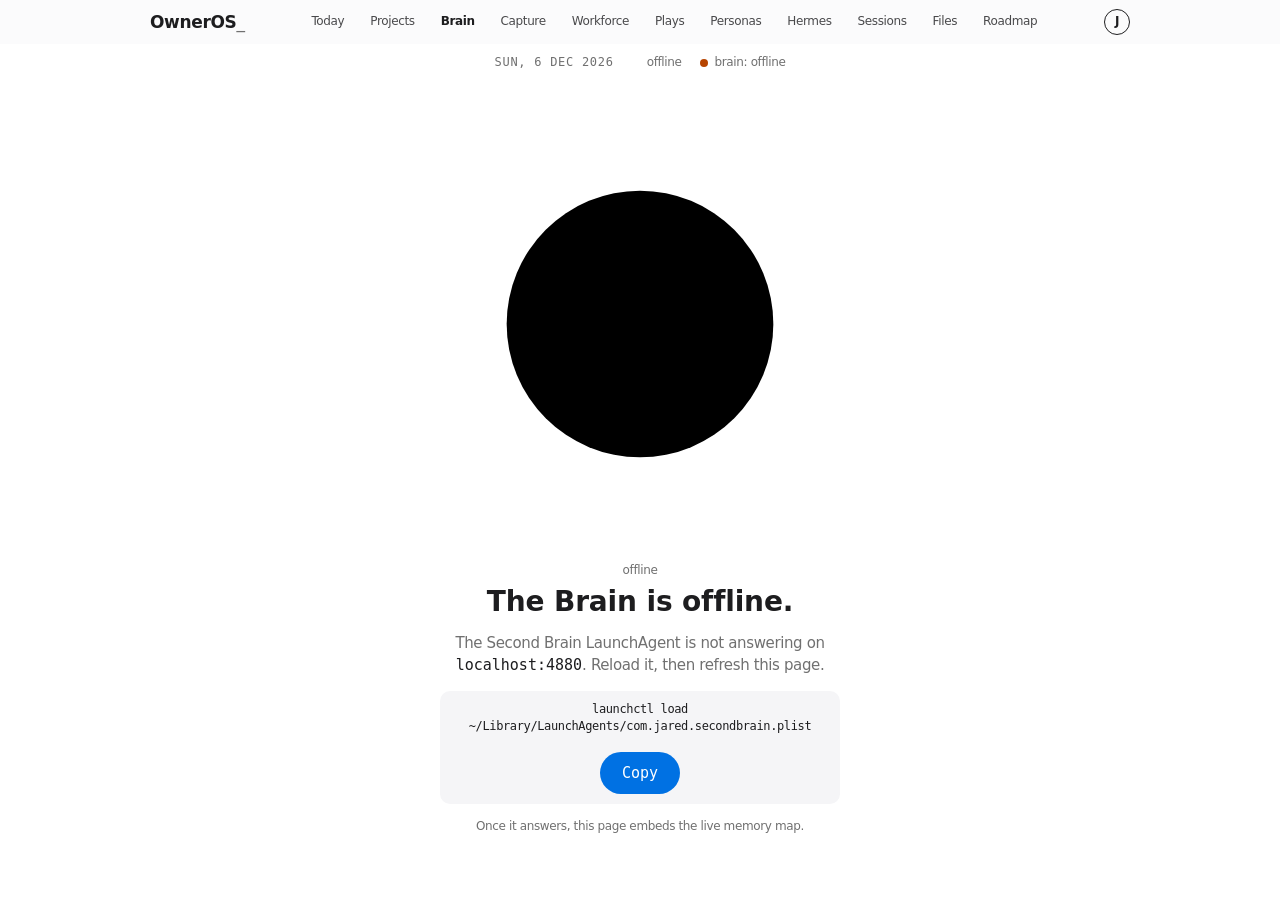
==== commit 3c989e06: "Sessions: both runtimes, metadata only, safe to put on a projector A new room at /sessions showing h" ====
--- a/brain.html
+++ b/brain.html
@@ -100,6 +100,7 @@
       <a href="/plays">Plays</a>
       <a href="/personas">Personas</a>
       <a href="/hermes">Hermes</a>
+      <a href="/sessions">Sessions</a>
       <a href="/files">Files</a>
       <a href="/roadmap">Roadmap</a>
     </div>
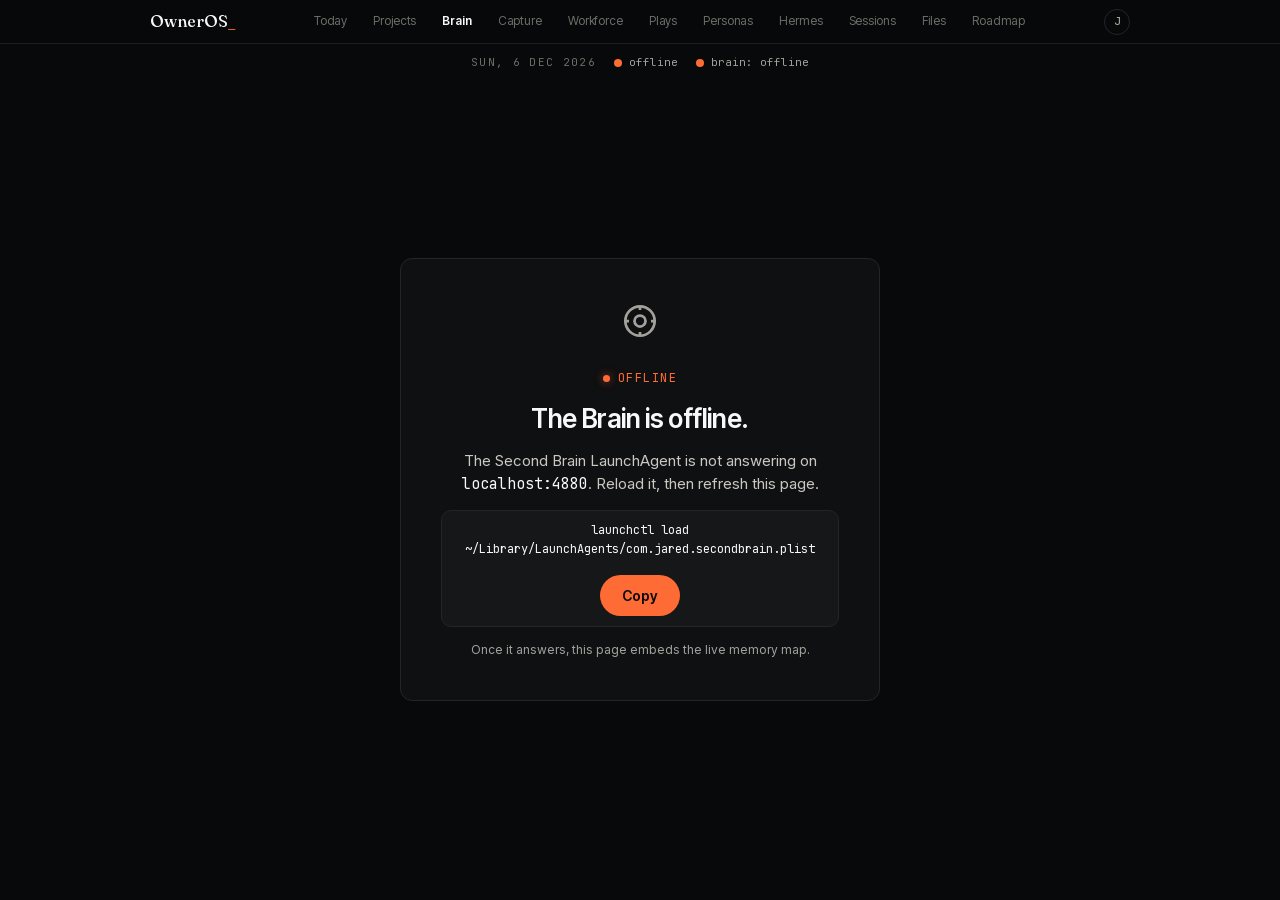
==== commit dfc55f7c: "Midnight Cockpit: the v5 design law, all eleven rooms, and the dark plates The canvas inverts. v4's " ====
--- a/brain.html
+++ b/brain.html
@@ -4,83 +4,113 @@
 <meta charset="utf-8">
 <meta name="viewport" content="width=device-width, initial-scale=1">
 <title>Brain · OwnerOS</title>
-<link rel="icon" href="data:image/svg+xml,%3Csvg xmlns='http://www.w3.org/2000/svg' viewBox='0 0 32 32'%3E%3Crect width='32' height='32' rx='7' fill='%231d1d1f'/%3E%3Ccircle cx='16' cy='16' r='6' fill='%23ffffff'/%3E%3C/svg%3E">
+<link rel="icon" href="data:image/svg+xml,%3Csvg xmlns='http://www.w3.org/2000/svg' viewBox='0 0 32 32'%3E%3Crect width='32' height='32' rx='7' fill='%2308090a'/%3E%3Ccircle cx='16' cy='16' r='6' fill='%23ff6b35'/%3E%3C/svg%3E">
+<link rel="stylesheet" href="/midnight.css">
 <style>
-  :root {
-    --paper: #ffffff; --band: #f5f5f7; --navbg: rgba(250,250,252,.8);
-    --wash: #e8e8ed; --hairline: #d6d6d6;
-    --ink: #1d1d1f; --mid: #707070; --deep: #474747;
-    --blue: #0071e3; --link: #0066cc; --ember: #b64400;
-    --text: #1d1d1f; --mut: #707070; --faint: #707070;
-    --accent: #b64400; --ok: #1d1d1f; --line: #d6d6d6;
-  }
+  /* Midnight Cockpit, design law v5. Tokens + fonts come from /midnight.css;
+     this block is page CSS only. --read is the long-form reading tone on dark. */
+  :root { --read: #cbc8c3; }
   * { margin: 0; box-sizing: border-box; }
   html, body { height: 100%; }
+  html { background: var(--g0); }
   body {
-    background: var(--paper); color: var(--ink);
-    font-family: "SF Pro Text", -apple-system, BlinkMacSystemFont, system-ui,
-      "Segoe UI", Roboto, sans-serif;
-    font-size: 17px; line-height: 1.47; letter-spacing: -.022em;
+    background: var(--g0); color: var(--ink);
+    font-family: var(--f-body);
+    font-size: 16px; line-height: 1.55; letter-spacing: 0;
     display: flex; flex-direction: column;
-  }
-  .mono { font-family: ui-monospace, "SF Mono", SFMono-Regular, Menlo, monospace;
+    -webkit-font-smoothing: antialiased;
+  }
+  ::selection { background: var(--ember); color: #08090a; }
+  .mono { font-family: var(--f-mono);
           font-variant-numeric: tabular-nums; letter-spacing: 0; }
   a { color: inherit; text-decoration: none; }
-  button { font: inherit; color: inherit; background: none; border: 0;
-           cursor: pointer; padding: 0; }
-  :focus-visible { outline: 2px solid var(--blue); outline-offset: 2px;
+  button { font: inherit; letter-spacing: inherit; color: inherit;
+           background: none; border: 0; cursor: pointer; padding: 0; }
+  :focus-visible { outline: 2px solid var(--ember); outline-offset: 2px;
                    border-radius: 4px; }
+
+  /* ---- global nav ---- */
   .gnav { position: sticky; top: 0; z-index: 50; height: 44px; flex-shrink: 0;
           background: var(--navbg);
+          border-bottom: 1px solid var(--line2);
           backdrop-filter: blur(20px) saturate(1.8);
           -webkit-backdrop-filter: blur(20px) saturate(1.8); }
   .gnav-in { max-width: 1024px; margin: 0 auto; height: 100%;
              display: flex; align-items: center; gap: 28px; padding: 0 22px; }
-  .gnav .word { font-size: 17px; font-weight: 600; letter-spacing: -.02em; }
-  .gnav .word em { font-style: normal; color: var(--mid); font-weight: 400; }
+  .gnav .word { font-family: var(--f-display);
+                font-variation-settings: "opsz" 60; font-weight: 480;
+                font-size: 17px; letter-spacing: 0; }
+  .gnav .word em { font-style: normal; color: var(--ember); font-weight: 480; }
   .gnav .links { display: flex; gap: 26px; margin: 0 auto; overflow-x: auto;
                  scrollbar-width: none; min-width: 0; }
   .gnav .links::-webkit-scrollbar { display: none; }
-  .gnav .links a { font-size: 12px; color: rgba(29,29,31,.8);
-                   white-space: nowrap; transition: color .15s; }
+  .gnav .links a { font-family: var(--f-statement); font-size: 12px;
+                   color: var(--faint);
+                   letter-spacing: -.01em; white-space: nowrap;
+                   transition: color .15s; }
   .gnav .links a:hover { color: var(--ink); }
   .gnav .links a.here { color: var(--ink); font-weight: 600; }
   .avatar { width: 26px; height: 26px; border-radius: 50%; flex-shrink: 0;
-            border: 1px solid var(--ink); display: grid; place-items: center;
-            font-size: 12px; font-weight: 600; }
+            border: 1px solid var(--line); display: grid; place-items: center;
+            font-family: var(--f-mono);
+            font-size: 11px; font-weight: 500; color: var(--mid);
+            background: transparent; }
+
+  /* ---- thin mono status bar ---- */
   .statusbar { display: flex; align-items: center; justify-content: center;
-               gap: 18px; padding: 10px 22px; font-size: 12px;
+               gap: 18px; padding: 10px 22px;
+               font-family: var(--f-mono); font-size: 11px;
                color: var(--mid); flex-shrink: 0; }
   .livechip { display: inline-flex; align-items: center; gap: 7px; }
-  .datechip { font-family: ui-monospace, "SF Mono", Menlo, monospace;
-              font-size: 12px; letter-spacing: .06em;
-              text-transform: uppercase; color: var(--mid); }
+  .datechip { font-family: var(--f-mono);
+              font-size: 11px; letter-spacing: .12em;
+              text-transform: uppercase; color: var(--faint); }
   .dot { width: 8px; height: 8px; border-radius: 50%; }
-  .dot.ok { background: var(--ink); }
+  .dot.ok { background: var(--proof); }
   .dot.bad { background: var(--ember); }
   .sf-row { display: inline-flex; align-items: center; gap: 7px; }
+
+  /* ---- the stage: embedded Brain ---- */
   .viewport { flex: 1; min-height: 0; display: flex; flex-direction: column;
               padding: 0 22px 22px; }
-  .viewport iframe { flex: 1; border: 0; width: 100%; min-height: 0;
-                     border-radius: 28px; background: var(--band);
+  .viewport iframe { flex: 1; border: 1px solid var(--line); width: 100%;
+                     min-height: 0;
+                     border-radius: 12px; background: var(--g1);
                      opacity: 0; transition: opacity .4s; }
   .viewport iframe.on { opacity: 1; }
+
+  /* ---- down state ---- */
   .down-wrap { flex: 1; display: flex; align-items: center;
                justify-content: center; }
-  .down { text-align: center; max-width: 480px; padding: 40px; }
-  .down .glyph { font-size: 44px; margin-bottom: 14px; }
-  .down h2 { font-family: "SF Pro Display", -apple-system, system-ui, sans-serif;
-             font-size: 28px; font-weight: 700; letter-spacing: -.005em; }
-  .down p { font-size: 15px; color: var(--mid); margin-top: 10px;
-            line-height: 1.5; }
-  .codechip { font-family: ui-monospace, "SF Mono", Menlo, monospace;
-              font-size: 12px; background: var(--band); border-radius: 10px;
+  .down { text-align: center; max-width: 480px; padding: 40px;
+          background: var(--g1); border: 1px solid var(--line);
+          border-radius: 12px; }
+  .down .glyph { margin-bottom: 14px; }
+  .down .glyph svg { width: 44px; height: 44px; stroke: var(--mid);
+                     fill: none; stroke-width: 1.5; }
+  .down h2 { font-family: var(--f-statement);
+             font-size: 26px; font-weight: 600; letter-spacing: -.015em;
+             margin-top: 10px; }
+  .down p { font-size: 15px; color: var(--read); margin-top: 10px;
+            line-height: 1.55; }
+  .codechip { font-family: var(--f-mono);
+              font-size: 12px; color: var(--ink);
+              background: var(--g2); border: 1px solid var(--line);
+              border-radius: 10px;
               padding: 10px 14px; display: inline-block; margin-top: 14px; }
-  .btn { display: inline-block; background: var(--blue); color: #fff;
-         border-radius: 980px; padding: 10px 22px; font-size: 15px;
+  .codechip code { font-family: inherit; }
+  .btn { display: inline-block; background: var(--ember); color: #08090a;
+         border-radius: 980px; padding: 10px 22px;
+         font-family: var(--f-statement);
+         font-size: 14px; font-weight: 600; letter-spacing: -.01em;
          margin-top: 16px; transition: background .15s; }
-  .btn:hover { background: #0077ed; }
-  .pill { font-size: 12px; color: var(--mid); }
+  .btn:hover { background: var(--ember-hover); }
+  .pill { font-family: var(--f-mono); font-size: 12px;
+          letter-spacing: .12em; text-transform: uppercase;
+          color: var(--ember);
+          display: inline-flex; align-items: center; gap: 8px; }
+  .pill .dot { width: 7px; height: 7px;
+               box-shadow: 0 0 8px rgba(255,107,53,.55); }
   .foot { font-size: 12px; color: var(--mid); margin-top: 14px; }
   .stage-bg { display: none !important; }
   @media (prefers-reduced-motion: reduce) { .viewport iframe { transition: none; } }
@@ -138,9 +168,8 @@
     const chip = document.getElementById("liveChip");
     chip.className = "livechip " + (live ? "ok" : "bad");
     document.getElementById("liveDot").style.background =
-      live ? "var(--ok)" : "var(--bad)";
-    document.getElementById("liveDot").style.boxShadow =
-      live ? "0 0 8px var(--ok)" : "none";
+      live ? "var(--proof)" : "var(--ember)";
+    document.getElementById("liveDot").style.boxShadow = "none";
     document.getElementById("liveText").textContent = live ? "live" : "offline";
   }
 
@@ -195,6 +224,7 @@
 </script>
 <script>fetch("/api/owner").then(function(r){return r.json()}).then(function(o){
   document.querySelectorAll(".avatar").forEach(function(a){a.textContent=o.initial;});
+  if(o.hermes===false){document.querySelectorAll('.gnav a[href="/hermes"]').forEach(function(a){a.remove();});}
   var g=document.getElementById("ownerName"); if(g) g.textContent=o.name;
 }).catch(function(){});</script>
 </body>
--- a/midnight.css
+++ b/midnight.css
@@ -0,0 +1,149 @@
+/* OwnerOS · Midnight Cockpit · design law v5 (claude.md)
+   One source of truth for tokens + fonts. Rooms link this and keep
+   only page CSS inline. All fonts local, no CDN at runtime. */
+
+@font-face {
+  font-family: "Fraunces";
+  src: url(/fonts/Fraunces-VF.woff2) format("woff2");
+  font-weight: 300 700;
+  font-style: normal;
+  font-display: swap;
+}
+@font-face {
+  font-family: "Fraunces";
+  src: url(/fonts/Fraunces-Italic-VF.woff2) format("woff2");
+  font-weight: 300 700;
+  font-style: italic;
+  font-display: swap;
+}
+@font-face {
+  font-family: "Instrument Serif";
+  src: url(/fonts/InstrumentSerif-400-normal.woff2) format("woff2");
+  font-weight: 400;
+  font-style: normal;
+  font-display: swap;
+}
+@font-face {
+  font-family: "Instrument Serif";
+  src: url(/fonts/InstrumentSerif-400-italic.woff2) format("woff2");
+  font-weight: 400;
+  font-style: italic;
+  font-display: swap;
+}
+@font-face {
+  font-family: "Inter";
+  src: url(/fonts/Inter-400-normal.woff2) format("woff2");
+  font-weight: 400;
+  font-style: normal;
+  font-display: swap;
+}
+@font-face {
+  font-family: "Inter";
+  src: url(/fonts/Inter-500-normal.woff2) format("woff2");
+  font-weight: 500;
+  font-style: normal;
+  font-display: swap;
+}
+@font-face {
+  font-family: "Inter";
+  src: url(/fonts/Inter-600-normal.woff2) format("woff2");
+  font-weight: 600;
+  font-style: normal;
+  font-display: swap;
+}
+@font-face {
+  font-family: "Inter Tight";
+  src: url(/fonts/InterTight-400-normal.woff2) format("woff2");
+  font-weight: 400;
+  font-style: normal;
+  font-display: swap;
+}
+@font-face {
+  font-family: "Inter Tight";
+  src: url(/fonts/InterTight-600-normal.woff2) format("woff2");
+  font-weight: 500 700;
+  font-style: normal;
+  font-display: swap;
+}
+@font-face {
+  font-family: "JetBrains Mono";
+  src: url(/fonts/JetBrainsMono-400-normal.woff2) format("woff2");
+  font-weight: 400;
+  font-style: normal;
+  font-display: swap;
+}
+@font-face {
+  font-family: "JetBrains Mono";
+  src: url(/fonts/JetBrainsMono-500-normal.woff2) format("woff2");
+  font-weight: 500;
+  font-style: normal;
+  font-display: swap;
+}
+
+:root {
+  /* surface ladder */
+  --g0: #08090a;
+  --g1: #0f1011;
+  --g2: #161718;
+  --line: #23252a;
+  --line2: #1b1d21;
+
+  /* text — warm neutrals, no blue cast (Jared 2026-08-18) */
+  --ink: #f7f8f8;
+  --mid: #a3a19c;
+  --faint: #6f6d68;
+
+  /* the accent and the proof */
+  --ember: #ff6b35;
+  --ember-hover: #ff7d4d;
+  --ember-deep: #b64400;
+  --proof: #49de80;
+
+  /* chrome */
+  --navbg: rgba(8, 9, 10, 0.8);
+
+  /* type cast */
+  --f-display: "Fraunces", Georgia, "Times New Roman", serif;
+  --f-statement: "Inter Tight", "Inter", -apple-system, system-ui, sans-serif;
+  --f-body: "Inter", -apple-system, "Segoe UI", system-ui, sans-serif;
+  --f-mono: "JetBrains Mono", ui-monospace, "SF Mono", Menlo, monospace;
+  --f-brand: "Instrument Serif", Georgia, serif;
+
+  /* plate hero veil stops (rollout step 4): rooms compose
+     linear-gradient(180deg, var(--veil-top) 0%, var(--veil-mid) 45%, var(--veil-btm) 100%)
+     over url(/assets/midnight/<room>.jpg) center 38% / cover, var(--g0).
+     The text stays the hero: never drop veil-top below .55 alpha. */
+  --veil-top: rgba(8, 9, 10, 0.62);
+  --veil-mid: rgba(8, 9, 10, 0.38);
+  --veil-btm: rgba(8, 9, 10, 0.96);
+
+  /* v4-compat aliases: pre-migration rooms and feature JS color with these */
+  --paper: var(--g0);
+  --band: var(--g1);
+  --wash: var(--g2);
+  --hairline: var(--line);
+  --deep: var(--mid);
+  --blue: var(--ember);
+  --link: var(--ember);
+  --text: var(--ink);
+  --mut: var(--mid);
+  --accent: var(--ember);
+  --ok: var(--ink);
+  --warn: var(--mid);
+  --bad: var(--ember);
+  --info: var(--proof);
+}
+
+/* The typewriter cursor breathes: a slow double-blink every few seconds.
+   Rooms mark their headline cursor span with class "cursor". */
+@keyframes os-cursor-blink {
+  0%, 58% { opacity: 1; }
+  63%, 71% { opacity: 0; }
+  76%, 84% { opacity: 1; }
+  89%, 93% { opacity: 0; }
+  97%, 100% { opacity: 1; }
+}
+.cursor { animation: os-cursor-blink 4.2s step-end infinite; }
+@media (prefers-reduced-motion: reduce) {
+  .cursor { animation: none; }
+}
